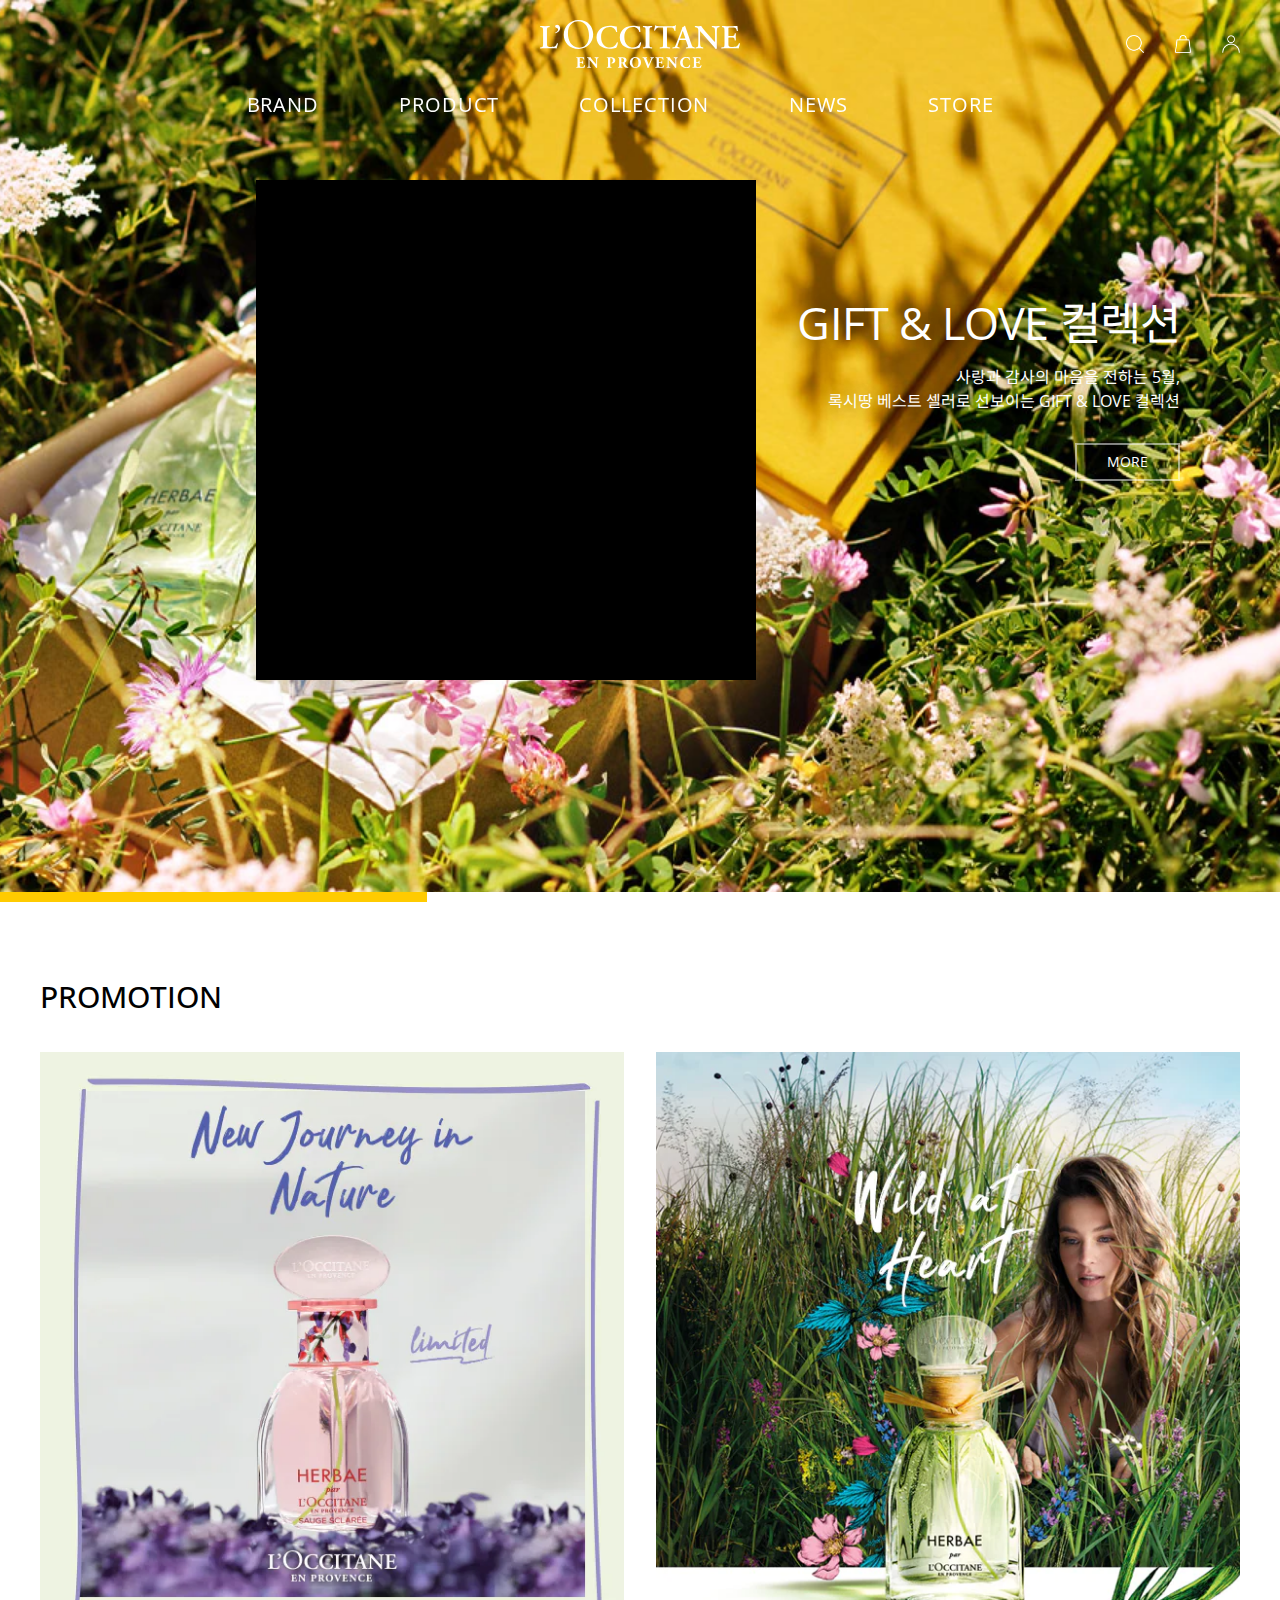
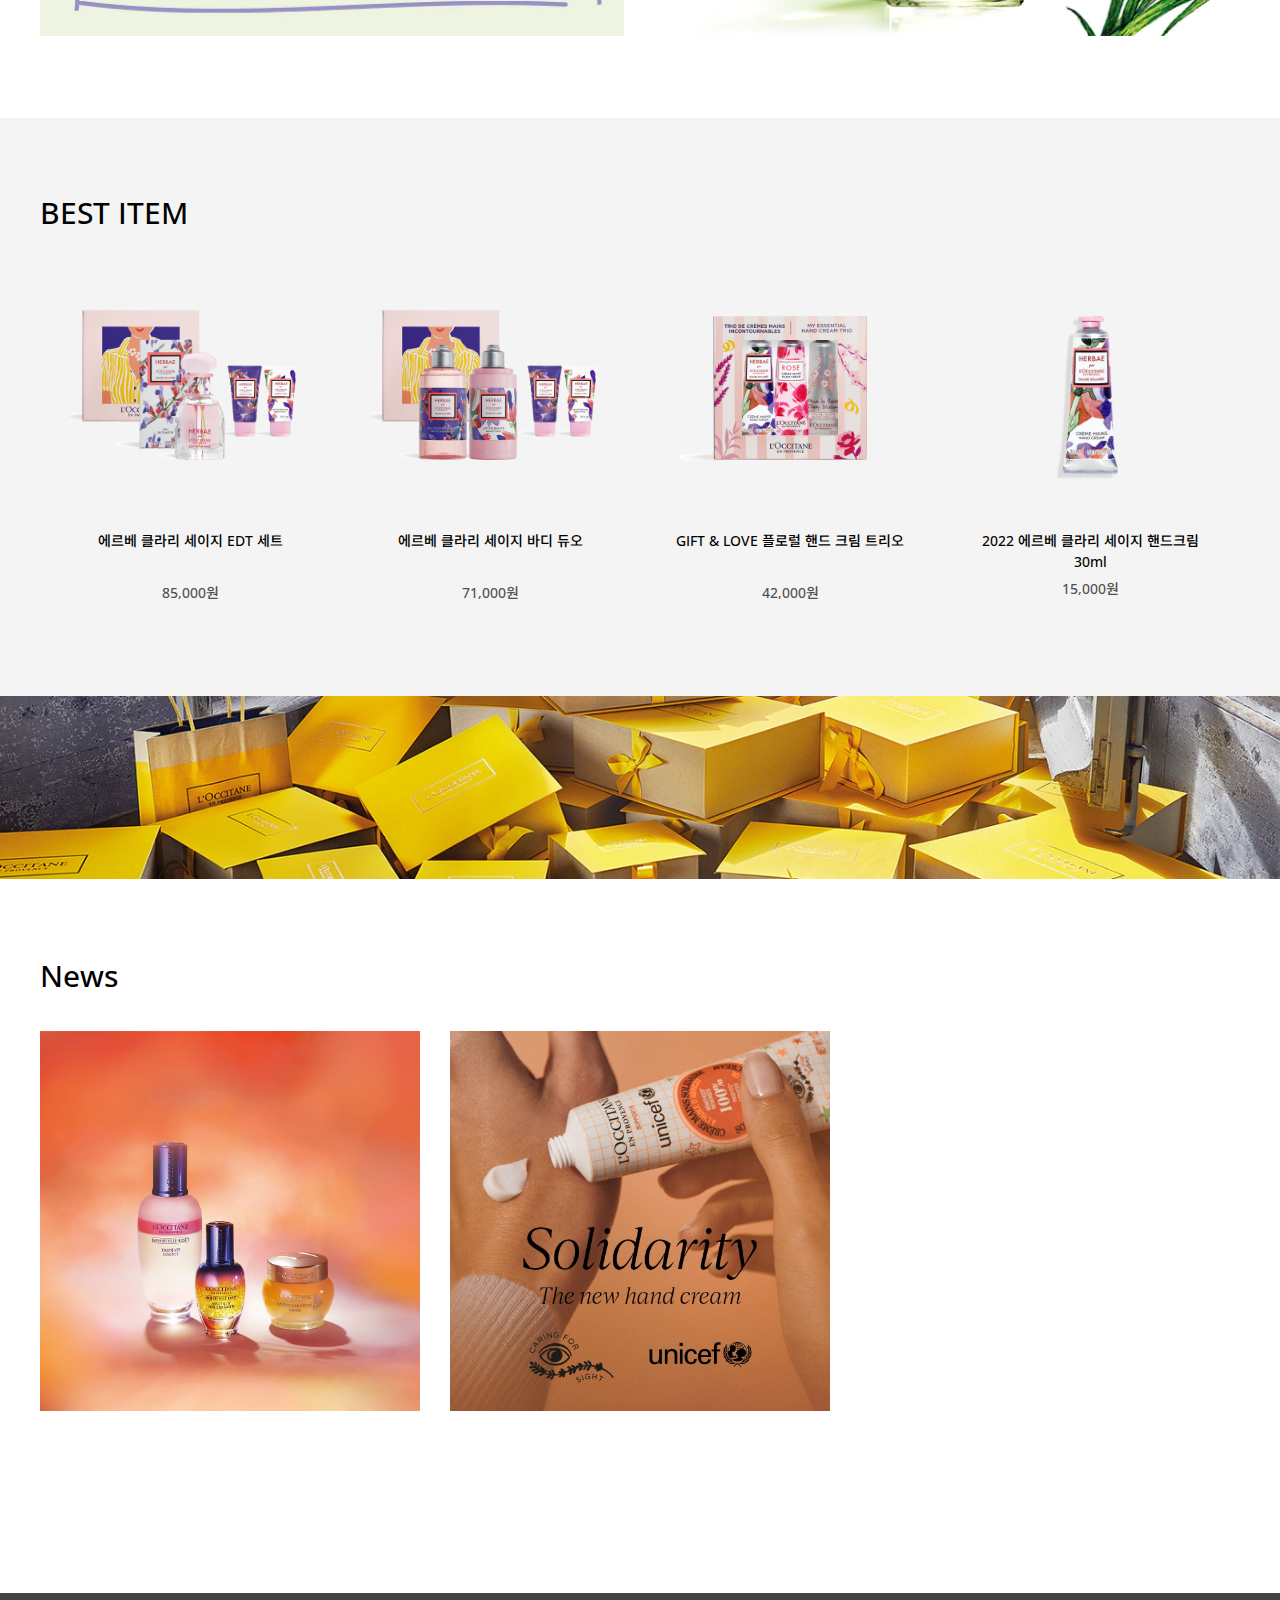
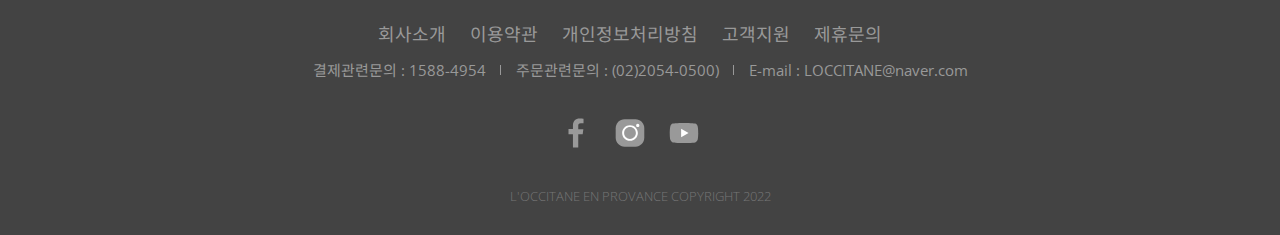
==== Loccitane/index.html @ f66feffd "업로드" ====
<!DOCTYPE html>
<html lang="en">

    <head>
        <meta charset="UTF-8">
        <meta http-equiv="X-UA-Compatible" content="IE=edge">
        <meta name="viewport" content="width=device-width, initial-scale=1.0">
        <link rel="stylesheet" href="./css/common.css">
        <link rel="stylesheet" href="https://unpkg.com/swiper@8/swiper-bundle.min.css"/>
        <link rel="stylesheet" href="./css/style.css">
        <title>Document</title>
    </head>

    <body>
        <header>
            <div class="box"></div>
            <div class="container">
                <div class="header-wrap">
                    <h1 class="logo">
                        <a href="" class="pc-logo">
                            <img src="./img/loccitane-logo.svg" alt="">
                        </a>                    
                    </h1>
    
                    <nav>
                        <a href="" class="search-btn">
                            <img src="./img/magnifying-glass.png" alt="">
                        </a>
                        <a href="" class="shopping-bag-btn">
                            <img src="./img/shopping-bag02.png" alt="">
                        </a>
                        <a href="" class="user-btn"> 
                            <img src="./img/user.png" alt="">
                        </a>
                    </nav>
                    <button class="m-menu-btn">
                        <div></div>
                        <div></div>
                    </button>
                </div>
            </div>
            <ul class="menu">
                <li>
                    <a href="">BRAND</a>
                </li>
                <li>
                    <a href="">PRODUCT</a>
                </li>
                <li>
                    <a href="">COLLECTION</a>
                </li>
                <li>
                    <a href="">NEWS</a>
                </li>
                <li>
                    <a href="">STORE</a>
                </li>
            </ul>
        </header>
        <main>
            <div class="main-banner swiper">
                <div class="swiper-wrapper">
                    <div class="swiper-slide">
                        <img src="./img/loccitane-banner-03.jpg" alt="">
                        <div class="txt-box">
                            <h2>GIFT & LOVE 컬렉션</h2>
                            <p>
                                사랑과 감사의 마음을 전하는 5월,<br>록시땅 베스트 셀러로 선보이는 GIFT & LOVE 컬렉션
                            </p>
                            <a href="" class="more-btn">MORE</a>
                        </div>
                    </div>
                    <div class="swiper-slide">
                        <img src="./img/loccitane-banner-02.jpg" alt="">
                        <div class="txt-box">
                            <h2>LIMITED 에르베 클라리 세이지</h2>
                            <p>
                                A new journey in nature<br>자유, 용감한 도전 그리고 대담한 아름다움
                            </p>
                            <a href="" class="more-btn">MORE</a>
                        </div>

                    </div>
                    <div class="swiper-slide">
                        <img src="./img/loccitane-banner-04.jpg" alt="">
                        <div class="txt-box">
                            <h2>록시땅 스테이 2.0</h2>
                            <p>
                               록시땅의 지난 46년 간의 히스토리를 담은<br>에코 뮤지엄 록시땅 스테이 2.0으로 여러분을 초대합니다.
                            </p>
                            <a href="" class="more-btn">MORE</a>
                        </div>

                    </div>
                </div>
                <div class="swiper-pagination"></div>
            </div>
            <section class="sec01">
                <div class="container">
                    <h2 class="rec-pro-tit">
                        PROMOTION
                    </h2>
                    <ul class="rec-con-group">
                        <li>
                            <a href="">
                                <div class="img-box">
                                    <img src="./img/loccitane-promo-01.jpg" alt="">
                                </div>
                            </a>
                        </li>
                        <li>
                            <a href="">
                                <div class="img-box">
                                    <img src="./img/loccitane-promo-02.jpg" alt="">
                                </div>
                            </a>
                        </li>
                    </ul>
                </div>
            </section>
            <section class="sec02">
                <div class="container">
                    <h2 class="new-pro-tit">
                        BEST ITEM
                    </h2>
                    <ul class="new-con-group">
                        <li>
                            <a href="">
                                <div class="img-box">
                                    <img src="./img/loccitane-item-01.jpg" alt="">
                                </div>
                                <div class="txt-box">
                                    <h3 class="product-name">에르베 클라리 세이지 EDT 세트</h3>
                                    <p class="price">85,000원</p>
                                </div>
                            </a>
                        </li>
                        <li>
                            <a href="">
                                <div class="img-box">
                                    <img src="./img/loccitane-item-02.jpg" alt="">
                                </div>
                                <div class="txt-box">
                                    <h3 class="product-name">에르베 클라리 세이지 바디 듀오</h3>
                                    <p class="price">71,000원</p>
                                </div>
                            </a>
                        </li>
                        <li>
                            <a href="">
                                <div class="img-box">
                                    <img src="./img/loccitane-item-03.jpg" alt="">
                                </div>
                                <div class="txt-box">
                                    <h3 class="product-name">GIFT & LOVE 플로럴 핸드 크림 트리오</h3>
                                    <p class="price">42,000원</p>
                                </div>
                            </a>
                        </li>
                        <li>
                            <a href="">
                                <div class="img-box">
                                    <img src="./img/loccitane-item-04.jpg" alt="">
                                </div>
                                <div class="txt-box">
                                    <h3 class="product-name">2022 에르베 클라리 세이지 핸드크림 30ml</h3>
                                    <p class="price">15,000원</p>
                                </div>
                            </a>
                        </li>
                    </ul>
                </div>
            </section>
            <div class="mid-banner">
                <img src="./img/loccitane-giftbanner.jpg" alt="">
            </div>
            <section class="sec03">
                <div class="container">
                    <h2 class="nxt-pro-tit">
                        News
                    </h2>
                    <div class="con-box">
                        <div class="cont">
                            <ul>
                                <li>
                                    <img src="./img/loccitane-insta-03.jpg" alt="">
                                    <div class="txt-box">
                                        <div>
                                            <h3>LOCCITANE IMMORTELLE 출시</h3>
                                            <a href="" class="more">보러가기</a>
                                        </div>
                                    </div>
                                </li>
                                <li>
                                    <img src="./img/loccitane-insta-02.jpg" alt="">
                                    <div class="txt-box">
                                        <div>
                                            <h3>록시땅과 함께하는 착한소비</h3>
                                            <p>록시땅 재단은 개발 도상국 어린이들의 비타민 a 결핍으로 인한 실명을 막기 위해 2017년부터 유니세프와 파트너쉽을 맺어 솔리데리티 제품을
                                                출시하고 있습니다.</p>
                                            <a href="" class="more">보러가기</a>
                                        </div>
                                    </div>
                                </li>
                                <li>
                                    <div class="video_wrap">
                                        <iframe
                                            width="calc(100% / 3 - 20px);"
                                            src="https://www.youtube.com/embed/vF-0-E_ea_M?list=PL4XgqCOUKXeD4hotWdFzgLlxsZA4SJ2aK"
                                            title="YouTube video player"
                                            frameborder="0"
                                            allow="accelerometer; autoplay; clipboard-write; encrypted-media; gyroscope; picture-in-picture"
                                            allowfullscreen="allowfullscreen"></iframe>
                                    </div>
                                </li>
                            </ul>
                        </div>
                    </div>
                </div>
            </section>
        </main>
        <footer>
            <div class="container">
                <div class="txt-box">
                    <div class="link-group">
                        <a href="">회사소개</a>
                        <a href="">이용약관</a>
                        <a href="">개인정보처리방침</a>
                        <a href="">고객지원</a>
                        <a href="">제휴문의</a>
                    </div>
                    <div class="info-group">
                        <p>결제관련문의 : 1588-4954</p>
                        <p>주문관련문의 : (02)2054-0500)</p>
                        <p>E-mail : LOCCITANE@naver.com</p>
                    </div>
                    <div class="sns-group">
                        <a href="">
                            <img src="./img/facebook-logo.svg" alt="">
                        </a>
                        <a href="">
                            <img src="./img/insta-logo.svg" alt="">
                        </a>
                        <a href="">
                            <img src="./img/youtube-logo.svg" alt="">
                        </a>
                    </div>
                    <p class="copyright">L'OCCITANE EN PROVANCE COPYRIGHT 2022</p>
                </div>
            </div>
        </footer>

        <!-- 팝업 -->
        <div class="mobile pop-wrap m-menu-pop-wrap">
            <div class="pop-head">
                <div class="img-box">
                    <img class="close-btn" src="./img/icon/icon-close.svg" alt="">
                </div>
            </div>
            <div class="pop-body">
                <a href="">BRAND</a>
                <a href="">PRODUCT</a>
                <a href="">COLLECTION</a>
                <a href="">NEWS</a>
                <a href="">STORE</a>
             </div>
             <div class="sns-group">
                 <a href="">
                     <img src="./img/icon-gnb-share-01.png" alt="">
                 </a>
                 <a href="">
                    <img src="./img/icon-gnb-share-02.png" alt="">
                </a>
                <a href="">
                    <img src="" alt="">
                </a>
             </div>
        </div>
        <script src="https://ajax.googleapis.com/ajax/libs/jquery/3.6.0/jquery.min.js"></script>
        <script src="https://unpkg.com/swiper@8/swiper-bundle.min.js"></script>
        <script src="./js/script.js"></script>

    </body>

</html>
---- Loccitane/css/common.css ----
@import url('https://fonts.googleapis.com/css2?family=Noto+Sans+KR:wght@100; 300; 400; 500; 700; 900&display=swap');@import url('https://fonts.googleapis.com/css2?family=Open+Sans:ital,wght@0,300; 0,400; 0,500; 0,600; 0,700; 0,800; 1,300; 1,400; 1,500; 1,600; 1,700; 1,800&display=swap');@import url('https://fonts.googleapis.com/css2?family=Noto+Serif+KR:wght@200; 300; 400; 500; 600; 700; 900&display=swap');
/*===========================================================================
    CSS 초기화
============================================================================*/
html,body,div,span,applet,object,iframe,h1,h2,h3,h4,h5,h6,p,blockquote,pre,a,abbr,acronym,address,big,cite,code,del,dfn,em,img,ins,kbd,q,s,samp,
small,strike,strong,sub,sup,tt,var,b,u,i,center,dl,dt,dd,ol,ul,li,fieldset,form,label,legend,table,caption,tbody,tfoot,thead,tr,th,td,article,
aside,canvas,details,embed,figure,figcaption,footer,header,hgroup,menu,
nav,output,ruby,section,summary,time,mark,audio,video { margin: 0; padding: 0; border: 0; font-size: 100%; font: inherit; vertical-align: baseline; box-sizing: border-box; font-family: 'Open Sans','Noto Sans KR','Noto Serif KR'; /* 영어폰트는 한글폰트 없음 */

 /* 박스 안으로 패딩 마진 값 적용 */}
/* HTML5 display-role reset for older browsers */
article,aside,details,figcaption,figure,footer,header,hgroup,menu,
nav,section { display: block; } 
body { line-height: 1; } 
ol,ul { list-style: none; } 
blockquote,q { quotes: none; } 
blockquote:before,blockquote:after,q:before,q:after { content: ""; content: none; } 
table { border-collapse: collapse; border-spacing: 0; } 
input:focus { outline: none; } 
a { color: inherit; text-decoration: none; display: inline-block; } 
img { width: 100%; object-fit: cover; } 
.container { width: 1240px; height: 100%; margin: 0 auto; padding: 0 20px; } 
button { background: none; border: none; } 


/*===========================================================================
    헤더
============================================================================*/
.m-menu-pop-wrap { display: none; } 
header { padding: 10px 0;  width: 100%; position: fixed; top: 0; z-index: 100;  transition:0.4s;} 
header.active {background-color: #ffcb00;}
header .container .header-wrap { display: flex; justify-content: right; align-items: center;  }
header .logo { width: 200px; position: absolute; left: 50%; transform: translateX(-50%); } 
header .all-promo { margin-left: 40px; font-size: 18px; color: #191919; } 
header nav { display: flex; align-items: center; }
header nav a { width: 18px; padding: 25px 0;  margin-left: 30px; font-size: 16px; color: #37250f; font-weight: 400; } 
header .menu { display: flex; justify-content: center;  width: 100%; }
header .menu li {  margin-right: 40px;  padding: 15px 20px; font-size: 20px; letter-spacing: .9px; color: #fff; }
header .m-menu-btn { display: none; } 
header .m-menu-btn div { width: 25px; height: 2px; background: #fff; margin-bottom: 7px; border-radius: 3px; } 
header .m-menu-btn div:last-child { margin-bottom: 0; }
header .box {visibility: visible; z-index: 2000; position: fixed; top:20%; left:20%; width: 500px; height: 500px; background-color: #000; transition:0.4s;  animation: show 1s;}
header .box.hide {visibility: hidden; animation: hide 1s; }

@keyframes show {
  from {
    opacity: 0;
  }
  to {
    opacity: 1;
  }
}

@keyframes hide {
  from {
    opacity: 1;
  }
  to {
    opacity: 0;
  }
}


/*===========================================================================
    푸터
============================================================================*/
footer { position: relative; bottom: 0; padding: 32px 0; background: #434343; } 
footer .container { display: flex; justify-content: center; } 
footer .link-group { margin-bottom: 20px; text-align: center; } 
footer .link-group a { color: #999; font-size: 18px; padding-right: 20px; } 
footer .info-group { display: flex; justify-content: center; margin: 20px 0 13px; } 
footer .info-group p { position: relative; font-size: 15px; color: #999999; margin-right: 30px; } 
footer .info-group p::after { content: ''; position: absolute; top: 50%; transform: translateY(-50%); right: -15px; width: 1px; height: 10px; background: #999; } 
footer .info-group p:last-child { font-size: 15px; color: #999999; margin-right: 0; } 
footer .info-group p:last-child::after { display: none; } 
footer .copyright { text-align: center; font-size: 13px; font-weight: 300; color: #767676; } 
footer .sns-group { width: 100%; margin: 40px 0 40px; text-align: center; } 
footer .sns-group a { width: 30px; margin-right: 20px; } 

/*===========================================================================
    반응형
============================================================================*/
@media (max-width: 1240px){
  .container { width: 100%; } 
}
@media (max-width: 768px) { 
  header { padding: 0; }
  header .menu { display: none; }
  header .logo { width: 150px; }
  header .shopping-bag-btn, header .user-btn { display: none; } 
  header .search-btn { width: 20px; }
  header .m-menu-btn { display: block; margin-left: 15px; } 
}
---- Loccitane/css/style.css ----
/*===========================================================================
 메인페이지
============================================================================*/
main { position: relative; top: 0; } 
main .main-banner img { width: 100vw; height: 100vh; } 
main .main-banner .swiper-slide { position: relative; } 
main .main-banner .txt-box { position: absolute; right: 100px; top: 300px; z-index: 100; text-align: right; } 
main .main-banner .txt-box h2 { color: #fff; font-size: 45px; letter-spacing: -.9px; text-shadow: 0 2px 20px rgb(0 0 0 / 50%); } 
main .main-banner .txt-box p { margin-top: 20px; color: #fff; font-size: 16px; font-weight: 400; line-height: 1.5; text-shadow: 0 2px 20px rgb(0 0 0 / 40%); } 
main .main-banner .swiper-pagination-progressbar .swiper-pagination-progressbar-fill { background: #FFCB00; } 
main .main-banner .swiper-pagination-progressbar { background: #fff; top: initial; bottom: 0; height: 10px; } 
main .main-banner .more-btn { margin-top: 30px; padding: 10px 30px; font-size: 14px; color: #fff; border: 2px solid hsla(0,0%,100%,.5); } 
main .main-banner .more-btn:hover { background: #fff; color: #000; } 

main .sec01 { padding: 80px 0; } 
main .sec01 .rec-pro-tit { font-size: 30px; margin-bottom: 40px; font-weight: 500; } 
main .sec01 .rec-con-group { display: flex; flex-wrap: wrap; justify-content: space-between; } 
main .sec01 .rec-con-group li { width: calc(50% - 16px); } 

main .sec02 { padding: 80px 0; background: #f4f4f4; } 
main .sec02 .new-pro-tit { font-size: 30px; margin-bottom: 40px; font-weight: 500; } 
main .sec02 .new-con-group { display: flex; flex-wrap: wrap; justify-content: space-between; } 
main .sec02 .new-con-group li { margin-bottom: 16px; padding: 0 30px; width: calc(100% / 4); text-align: center; word-break: keep-all; } 
main .sec02 .new-con-group li img { width: 100%; } 
main .sec02 .new-con-group .txt-box { margin-top: 20px; } 
main .sec02 .new-con-group .product-name { font-size: 14px; font-weight: 500; line-height: 1.5; } 
main .sec02 .new-con-group .price { font-size: 14px; margin-top: 35px; color: #505050; font-weight: 500; } 
main .sec02 .new-con-group li:last-child .price { margin-top: 10px; } 

main .sec03 { padding: 80px 0; margin-bottom: 100px; } 
main .sec03 .nxt-pro-tit { font-size: 30px; font-weight: 500; margin-bottom: 40px; } 
main .sec03 .con-box ul { display: flex; justify-content: space-between; } 
main .sec03 .con-box li { width: calc(100% / 3 - 20px); overflow: hidden; position: relative; } 
main .sec03 .con-box li .txt-box { opacity: 0; background: #eee; position: absolute; top: 0; left: 0; width: 100%; height: 100%; text-align: center; display: flex; flex-direction: column; justify-content: center; transition: 0.3s ease-in-out; } 
main .sec03 .con-box li:hover .txt-box { opacity: 1; z-index: 500; } 
main .sec03 .con-box li h3 { color: #000; font-size: 16px; font-weight: 700; } 
main .sec03 .con-box li p { padding: 20px 30px; font-size: 13px; font-weight: 300; line-height: 1.25; } 
main .sec03 .con-box li .more { margin-top: 20px; color: #000; font-size: 14px; border: 1px solid rgba(0,0,0,.2); padding: 10px 20px; } 
main .sec03 .con-box li img { transition: 0.3s ease-in-out; } 
main .sec03 .con-box li:hover img { transform: scale(1.2); } 
.video_wrap { position: relative; width: 100%; height: 0; padding-bottom: 100%; } 
.video_wrap iframe { position: absolute; width: 100%; height: 100%; } 

/* main .sec03 .txt-box { width: 668px; background: rgba(122, 122, 122, 0.4); text-align: center; margin: 0 auto; color: #fff; padding: 120px 64px; } */
/* main .sec03 .txt-box .tit { font-size: 23px; margin-bottom: 6px; margin-bottom: 6px; } */
/* main .sec03 .txt-box p { font-size: 20px; line-height: 1.5; } */

/*===========================================================================
 반응형
============================================================================*/
@media (max-width: 768px) { 
    main { text-align: center; } 
    main .main-banner .txt-box { width: 100%; text-align: center; top: initial; right: initial; left: 50%; transform: translateX(-50%); bottom: 100px; } 
    main .main-banner .txt-box h2 { font-size: 34px; } 
    main .main-banner .txt-box p { margin-top: 10px; font-size: 14px; } 
    main .main-banner .more-btn { margin-top: 20px; font-size: 12px; padding: 10px 30px; } 
    main .sec01 { padding-top: 60px; } 
    main .sec01 .rec-con-group li { width: 100%; } 
    main .sec01 .rec-con-group li:nth-child(2) { margin-top: 30px; } 
    main .sec02 { padding-top: 60px; } 
    main .sec02 .new-con-group li { width: calc(100% / 2); } 
    main .sec03 { padding-top: 60px; } 
    main .sec03 .con-box ul { flex-direction: column; } 
    main .sec03 .con-box li { width: 100%; margin-top: 30px; } 
    main .sec03 .con-box li:first-child { margin-top: 0; } 
    main .sec03 .txt-box { width: 100%; } 
    .pop-wrap { display: none; position: fixed; z-index: 1000; top: 0; left: 0; width: 100vw; height: 100vh; padding: 0 20px; background: #fff; } 
    .pop-wrap .pop-head { display: flex; justify-content: right; padding-top: 20px; } 
    .pop-wrap .pop-head .img-box { width: 30px; } 
    .pop-wrap.show { display: block; } 
    .pop-wrap .pop-body { display: flex; flex-direction: column; padding-top: 32px; }
    .pop-wrap .pop-body a { font-size: 22px; color: #333; line-height: 42px; letter-spacing: -.7px; font-weight: 500; } 
    .pop-wrap .sns-group { position: absolute; left: 0; bottom: 0; border-top: 1px solid #dbdbdb;  width: 100%;}
    .pop-wrap .sns-group a { width: 38px; height: 38px; }
}

@media (max-width: 480px) { 
    main .sec02 .new-con-group li { width: calc(100%); } 
}
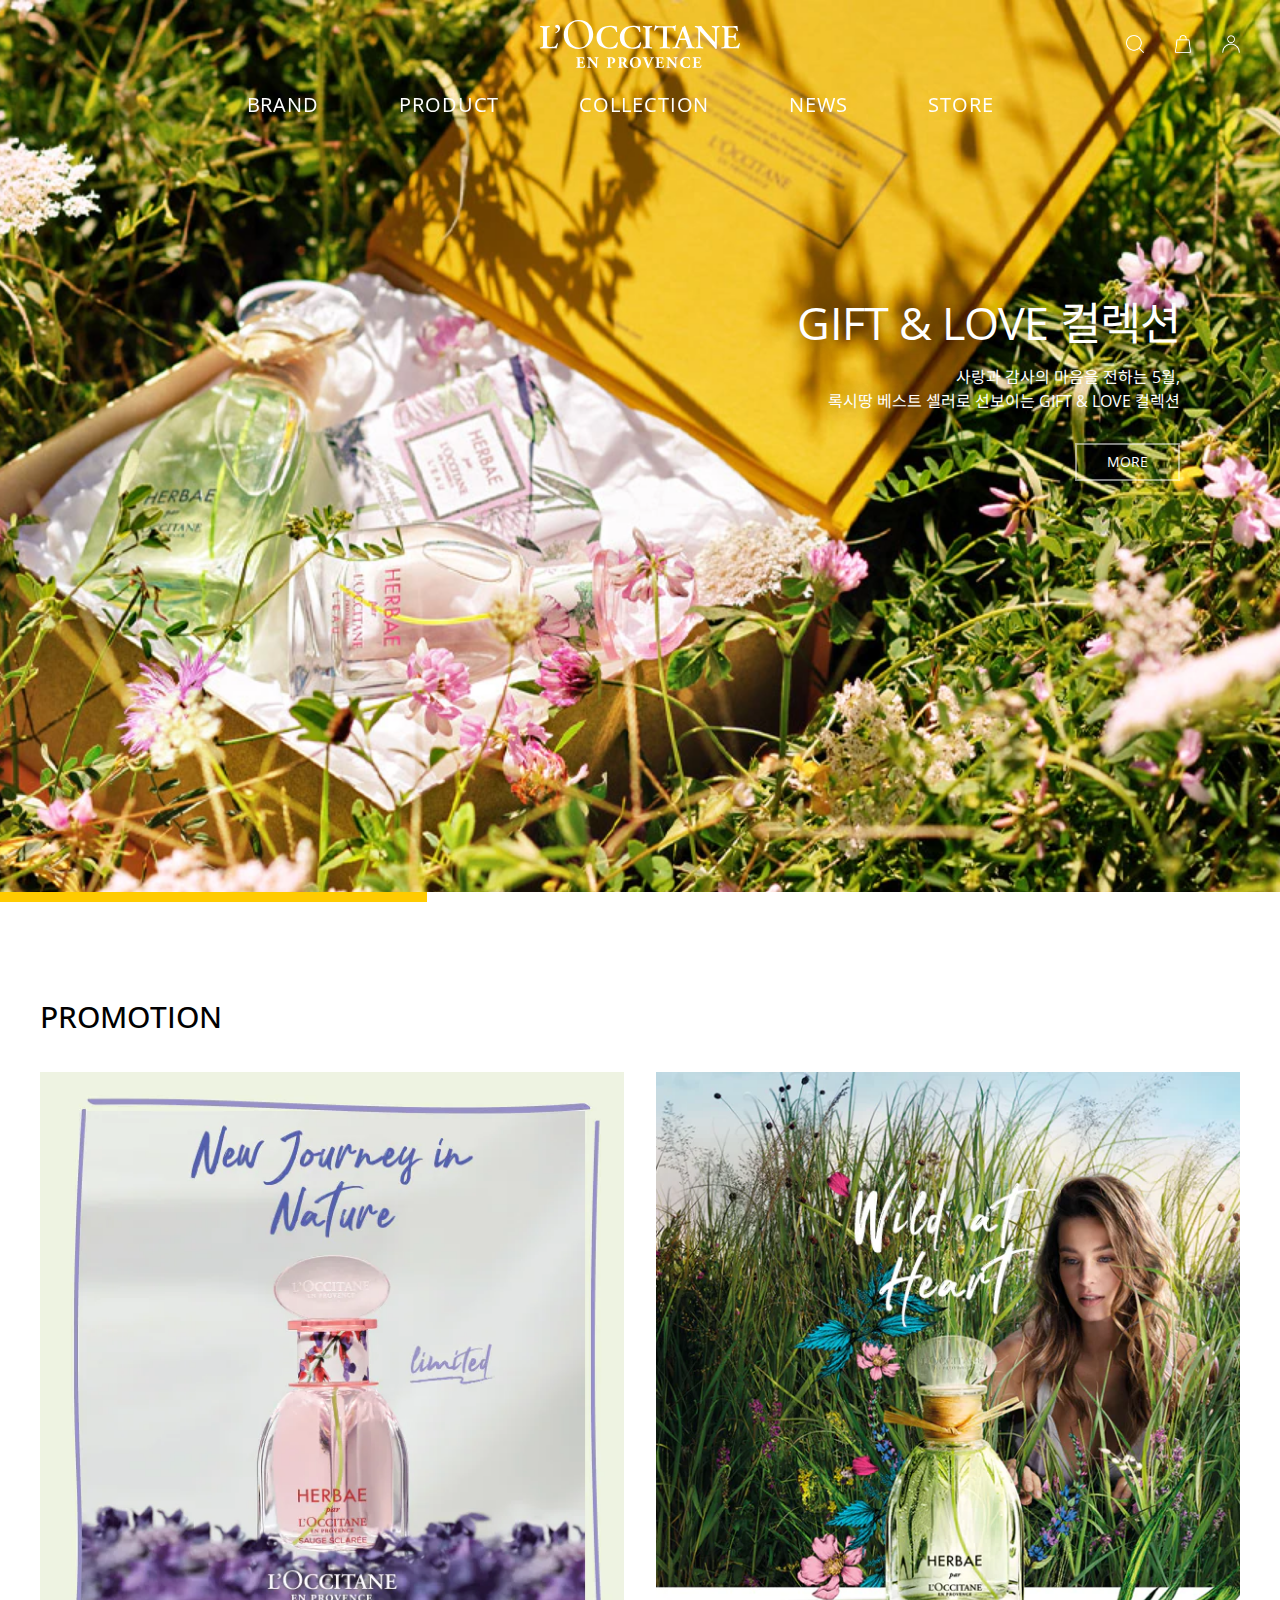
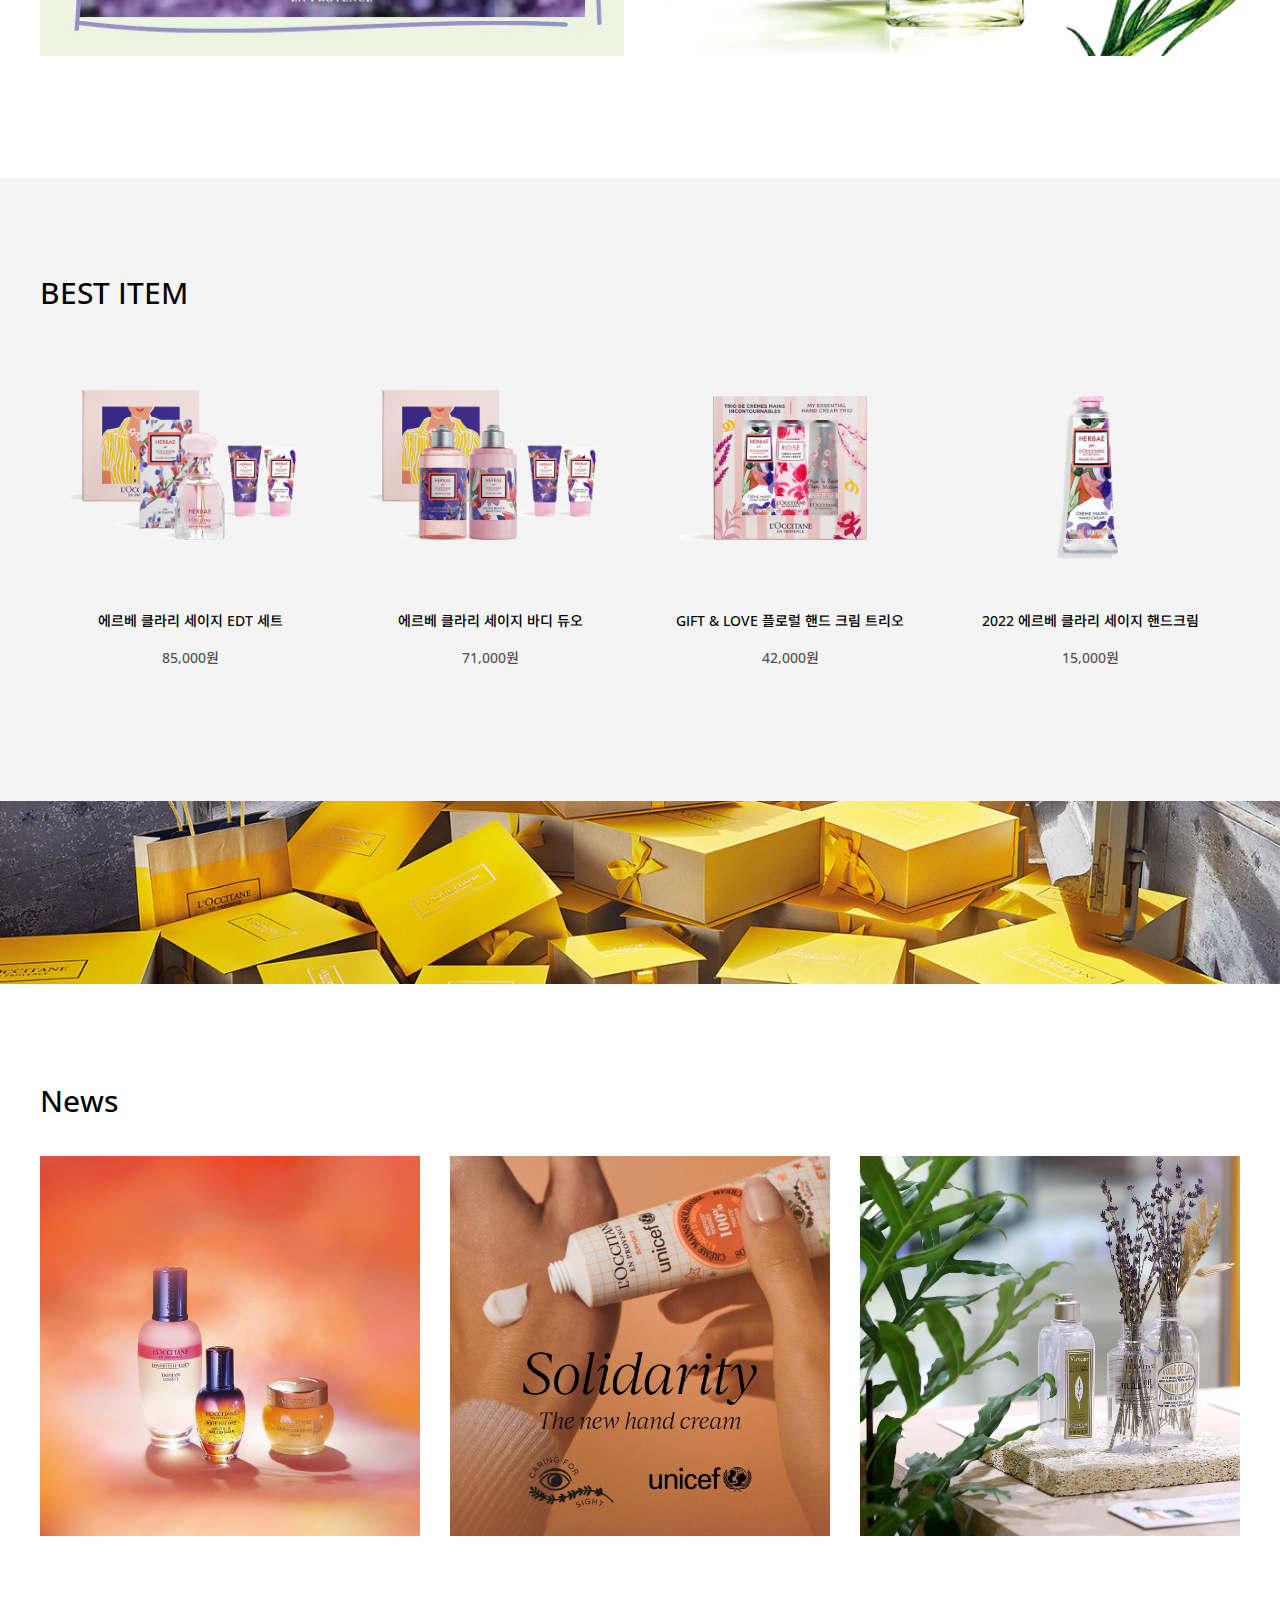
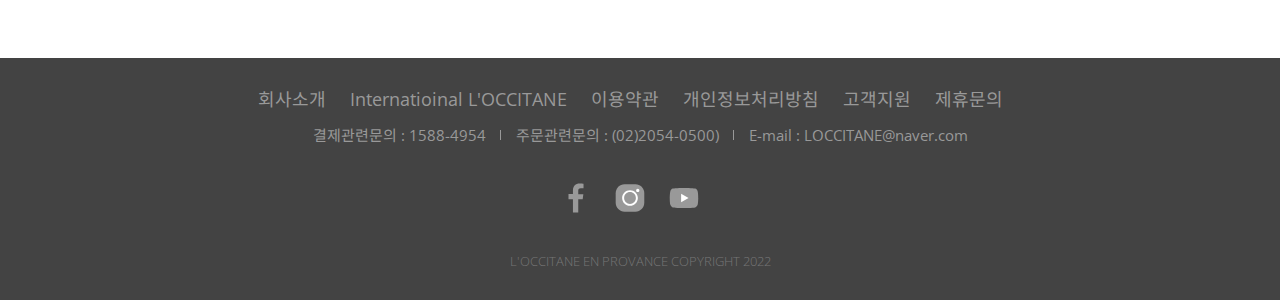
==== commit a1bbecfb: "록시땅팝업수정" ====
--- a/Loccitane/index.html
+++ b/Loccitane/index.html
@@ -163,7 +163,7 @@
                                     <img src="./img/loccitane-item-04.jpg" alt="">
                                 </div>
                                 <div class="txt-box">
-                                    <h3 class="product-name">2022 에르베 클라리 세이지 핸드크림 30ml</h3>
+                                    <h3 class="product-name">2022 에르베 클라리 세이지 핸드크림</h3>
                                     <p class="price">15,000원</p>
                                 </div>
                             </a>
@@ -189,7 +189,7 @@
                                             <h3>LOCCITANE IMMORTELLE 출시</h3>
                                             <a href="" class="more">보러가기</a>
                                         </div>
-                                    </div>
+                                    </div>    
                                 </li>
                                 <li>
                                     <img src="./img/loccitane-insta-02.jpg" alt="">
@@ -203,15 +203,17 @@
                                     </div>
                                 </li>
                                 <li>
-                                    <div class="video_wrap">
-                                        <iframe
-                                            width="calc(100% / 3 - 20px);"
-                                            src="https://www.youtube.com/embed/vF-0-E_ea_M?list=PL4XgqCOUKXeD4hotWdFzgLlxsZA4SJ2aK"
-                                            title="YouTube video player"
-                                            frameborder="0"
-                                            allow="accelerometer; autoplay; clipboard-write; encrypted-media; gyroscope; picture-in-picture"
-                                            allowfullscreen="allowfullscreen"></iframe>
-                                    </div>
+                                    <a href="">
+                                        <img src="./img/loccitane-insta-05.jpg" alt="">
+                                    </a>
+                                    <div class="txt-box">
+                                        <div>
+                                            <h3>록시땅의 친환경 코엑스 매장</h3>
+                                            <p>리필파운틴 에서 100% 재활용된 알루미늄 공병과 함께<br> 플라스틱 사용 줄이기에 동참해보세요!</p>
+                                            <p class="second">지금 록시땅 코엑스 매장 방문하고<br>함께 지구지킴이가 되어보아요</p>
+                                            <a href="" class="more">보러가기</a>
+                                        </div>
+                                    </div>                            
                                 </li>
                             </ul>
                         </div>
@@ -224,6 +226,7 @@
                 <div class="txt-box">
                     <div class="link-group">
                         <a href="">회사소개</a>
+                        <a href="">Internatioinal L'OCCITANE</a>
                         <a href="">이용약관</a>
                         <a href="">개인정보처리방침</a>
                         <a href="">고객지원</a>
@@ -253,9 +256,12 @@
         <!-- 팝업 -->
         <div class="mobile pop-wrap m-menu-pop-wrap">
             <div class="pop-head">
-                <div class="img-box">
+                <button>
+                    <img src="./img/icon/icon-m-search.svg" class="mob-search-btn" alt="">
+                </button>
+                <button>
                     <img class="close-btn" src="./img/icon/icon-close.svg" alt="">
-                </div>
+                </button>
             </div>
             <div class="pop-body">
                 <a href="">BRAND</a>
@@ -272,7 +278,7 @@
                     <img src="./img/icon-gnb-share-02.png" alt="">
                 </a>
                 <a href="">
-                    <img src="" alt="">
+                    <img src="./img/facebook-logo.png" alt="">
                 </a>
              </div>
         </div>
--- a/Loccitane/css/common.css
+++ b/Loccitane/css/common.css
@@ -1,5 +1,9 @@
 
-@import url('https://fonts.googleapis.com/css2?family=Noto+Sans+KR:wght@100; 300; 400; 500; 700; 900&display=swap');@import url('https://fonts.googleapis.com/css2?family=Open+Sans:ital,wght@0,300; 0,400; 0,500; 0,600; 0,700; 0,800; 1,300; 1,400; 1,500; 1,600; 1,700; 1,800&display=swap');@import url('https://fonts.googleapis.com/css2?family=Noto+Serif+KR:wght@200; 300; 400; 500; 600; 700; 900&display=swap');
+@import url('https://fonts.googleapis.com/css2?family=Noto+Sans+KR:wght@100; 300; 400; 500; 700; 900&display=swap');
+@import url('https://fonts.googleapis.com/css2?family=Open+Sans:ital,wght@0,300; 0,400; 0,500; 0,600; 0,700; 0,800; 1,300; 1,400; 1,500; 1,600; 1,700; 1,800&display=swap');@import url('https://fonts.googleapis.com/css2?family=Noto+Serif+KR:wght@200; 300; 400; 500; 600; 700; 900&display=swap');
+@import url('https://fonts.googleapis.com/css2?family=Open+Sans:ital,wght@0,300; 0,400; 0,500; 0,600; 0,700; 0,800; 1,300; 1,400; 1,500; 1,600; 1,700; 1,800&display=swap');@import url('https://fonts.googleapis.com/css2?family=Noto+Serif+KR:wght@200; 300; 400; 500; 600; 700; 900&display=swap');
+
+
 /*===========================================================================
     CSS 초기화
 ============================================================================*/
@@ -21,8 +25,8 @@
 a { color: inherit; text-decoration: none; display: inline-block; } 
 img { width: 100%; object-fit: cover; } 
 .container { width: 1240px; height: 100%; margin: 0 auto; padding: 0 20px; } 
-button { background: none; border: none; } 
-
+button { background: none; border: none; padding: 0; } 
+p { word-break: keep-all; }
 
 /*===========================================================================
     헤더
@@ -40,26 +44,6 @@
 header .m-menu-btn { display: none; } 
 header .m-menu-btn div { width: 25px; height: 2px; background: #fff; margin-bottom: 7px; border-radius: 3px; } 
 header .m-menu-btn div:last-child { margin-bottom: 0; }
-header .box {visibility: visible; z-index: 2000; position: fixed; top:20%; left:20%; width: 500px; height: 500px; background-color: #000; transition:0.4s;  animation: show 1s;}
-header .box.hide {visibility: hidden; animation: hide 1s; }
-
-@keyframes show {
-  from {
-    opacity: 0;
-  }
-  to {
-    opacity: 1;
-  }
-}
-
-@keyframes hide {
-  from {
-    opacity: 1;
-  }
-  to {
-    opacity: 0;
-  }
-}
 
 
 /*===========================================================================
@@ -85,12 +69,19 @@
   .container { width: 100%; } 
 }
 @media (max-width: 768px) { 
+  /* 헤더 */
   header { padding: 0; }
   header .menu { display: none; }
   header .logo { width: 150px; }
   header .shopping-bag-btn, header .user-btn { display: none; } 
   header .search-btn { width: 20px; }
   header .m-menu-btn { display: block; margin-left: 15px; } 
+
+  /* 푸터 */
+  footer .link-group a { font-size: 13px; } 
+  footer .info-group { display: flex; flex-direction: column; }
+  footer .info-group p { display: block; margin-top: 10px; font-size: 13px; }
+  footer .info-group p::after { display: none; }
 }
 
 
--- a/Loccitane/css/style.css
+++ b/Loccitane/css/style.css
@@ -1,6 +1,10 @@
 /*===========================================================================
  메인페이지
 ============================================================================*/
+/* 공통 */
+section { padding-top: 100px; padding-bottom: 120px; }
+
+.show { display: none; }
 main { position: relative; top: 0; } 
 main .main-banner img { width: 100vw; height: 100vh; } 
 main .main-banner .swiper-slide { position: relative; } 
@@ -9,57 +13,53 @@
 main .main-banner .txt-box p { margin-top: 20px; color: #fff; font-size: 16px; font-weight: 400; line-height: 1.5; text-shadow: 0 2px 20px rgb(0 0 0 / 40%); } 
 main .main-banner .swiper-pagination-progressbar .swiper-pagination-progressbar-fill { background: #FFCB00; } 
 main .main-banner .swiper-pagination-progressbar { background: #fff; top: initial; bottom: 0; height: 10px; } 
-main .main-banner .more-btn { margin-top: 30px; padding: 10px 30px; font-size: 14px; color: #fff; border: 2px solid hsla(0,0%,100%,.5); } 
+main .main-banner .more-btn { margin-top: 30px; padding: 10px 30px; font-size: 14px; color: #fff; border: 2px solid hsla(0,0%,100%,.5); transition: .3s ease-in-out; } 
 main .main-banner .more-btn:hover { background: #fff; color: #000; } 
 
-main .sec01 { padding: 80px 0; } 
 main .sec01 .rec-pro-tit { font-size: 30px; margin-bottom: 40px; font-weight: 500; } 
 main .sec01 .rec-con-group { display: flex; flex-wrap: wrap; justify-content: space-between; } 
 main .sec01 .rec-con-group li { width: calc(50% - 16px); } 
 
-main .sec02 { padding: 80px 0; background: #f4f4f4; } 
+main .sec02 {  background: #f4f4f4; } 
 main .sec02 .new-pro-tit { font-size: 30px; margin-bottom: 40px; font-weight: 500; } 
 main .sec02 .new-con-group { display: flex; flex-wrap: wrap; justify-content: space-between; } 
 main .sec02 .new-con-group li { margin-bottom: 16px; padding: 0 30px; width: calc(100% / 4); text-align: center; word-break: keep-all; } 
 main .sec02 .new-con-group li img { width: 100%; } 
 main .sec02 .new-con-group .txt-box { margin-top: 20px; } 
 main .sec02 .new-con-group .product-name { font-size: 14px; font-weight: 500; line-height: 1.5; } 
-main .sec02 .new-con-group .price { font-size: 14px; margin-top: 35px; color: #505050; font-weight: 500; } 
-main .sec02 .new-con-group li:last-child .price { margin-top: 10px; } 
+main .sec02 .new-con-group .price { font-size: 14px; margin-top: 20px; color: #505050; font-weight: 500; } 
 
-main .sec03 { padding: 80px 0; margin-bottom: 100px; } 
 main .sec03 .nxt-pro-tit { font-size: 30px; font-weight: 500; margin-bottom: 40px; } 
 main .sec03 .con-box ul { display: flex; justify-content: space-between; } 
 main .sec03 .con-box li { width: calc(100% / 3 - 20px); overflow: hidden; position: relative; } 
-main .sec03 .con-box li .txt-box { opacity: 0; background: #eee; position: absolute; top: 0; left: 0; width: 100%; height: 100%; text-align: center; display: flex; flex-direction: column; justify-content: center; transition: 0.3s ease-in-out; } 
-main .sec03 .con-box li:hover .txt-box { opacity: 1; z-index: 500; } 
+main .sec03 .con-box li .txt-box { opacity: 0;  position: absolute; top: 0; left: 0; width: 100%; height: 100%; text-align: center; display: flex; flex-direction: column; justify-content: center; transition: 0.3s ease-in-out; } 
+main .sec03 .con-box li:hover .txt-box { opacity: 1; z-index: 30; width: 100%; height: 100%; background: rgba(250, 250, 250, 0.7);  }
 main .sec03 .con-box li h3 { color: #000; font-size: 16px; font-weight: 700; } 
-main .sec03 .con-box li p { padding: 20px 30px; font-size: 13px; font-weight: 300; line-height: 1.25; } 
+main .sec03 .con-box li p { padding: 20px 30px; font-size: 13px; font-weight: 300; line-height: 1.4; } 
 main .sec03 .con-box li .more { margin-top: 20px; color: #000; font-size: 14px; border: 1px solid rgba(0,0,0,.2); padding: 10px 20px; } 
-main .sec03 .con-box li img { transition: 0.3s ease-in-out; } 
+main .sec03 .con-box li img { transition: 0.2s ease-in-out; } 
 main .sec03 .con-box li:hover img { transform: scale(1.2); } 
-.video_wrap { position: relative; width: 100%; height: 0; padding-bottom: 100%; } 
-.video_wrap iframe { position: absolute; width: 100%; height: 100%; } 
+main .sec03 .con-box li a { transition: .3s ease-in-out; }
+main .sec03 .con-box li a:hover { background: #000; color: #fff; }
+main .sec03 .con-box li:last-child p { padding-bottom: 0px; }
+main .sec03 .con-box li:last-child .second { padding-top: 10px; padding-bottom: 20px; }
 
-/* main .sec03 .txt-box { width: 668px; background: rgba(122, 122, 122, 0.4); text-align: center; margin: 0 auto; color: #fff; padding: 120px 64px; } */
-/* main .sec03 .txt-box .tit { font-size: 23px; margin-bottom: 6px; margin-bottom: 6px; } */
-/* main .sec03 .txt-box p { font-size: 20px; line-height: 1.5; } */
 
 /*===========================================================================
  반응형
 ============================================================================*/
 @media (max-width: 768px) { 
     main { text-align: center; } 
+    main section { padding: 60px 0 100px; }
     main .main-banner .txt-box { width: 100%; text-align: center; top: initial; right: initial; left: 50%; transform: translateX(-50%); bottom: 100px; } 
     main .main-banner .txt-box h2 { font-size: 34px; } 
     main .main-banner .txt-box p { margin-top: 10px; font-size: 14px; } 
     main .main-banner .more-btn { margin-top: 20px; font-size: 12px; padding: 10px 30px; } 
-    main .sec01 { padding-top: 60px; } 
     main .sec01 .rec-con-group li { width: 100%; } 
     main .sec01 .rec-con-group li:nth-child(2) { margin-top: 30px; } 
-    main .sec02 { padding-top: 60px; } 
     main .sec02 .new-con-group li { width: calc(100% / 2); } 
-    main .sec03 { padding-top: 60px; } 
+    main .mid-banner { height: 100px; }
+    main .mid-banner img { height: 100px; }
     main .sec03 .con-box ul { flex-direction: column; } 
     main .sec03 .con-box li { width: 100%; margin-top: 30px; } 
     main .sec03 .con-box li:first-child { margin-top: 0; } 
@@ -67,13 +67,18 @@
     .pop-wrap { display: none; position: fixed; z-index: 1000; top: 0; left: 0; width: 100vw; height: 100vh; padding: 0 20px; background: #fff; } 
     .pop-wrap .pop-head { display: flex; justify-content: right; padding-top: 20px; } 
     .pop-wrap .pop-head .img-box { width: 30px; } 
-    .pop-wrap.show { display: block; } 
+    .pop-wrap.show { display: block; }
+    .pop-wrap .pop-head { display: flex; }
+    .pop-wrap .pop-head button { width: 30px; height: 30px; margin-left: 5px;  }
     .pop-wrap .pop-body { display: flex; flex-direction: column; padding-top: 32px; }
     .pop-wrap .pop-body a { font-size: 22px; color: #333; line-height: 42px; letter-spacing: -.7px; font-weight: 500; } 
-    .pop-wrap .sns-group { position: absolute; left: 0; bottom: 0; border-top: 1px solid #dbdbdb;  width: 100%;}
-    .pop-wrap .sns-group a { width: 38px; height: 38px; }
+    .pop-wrap .sns-group {display: flex; align-items: center;  padding: 15px 20px;  position: absolute; left: 0; bottom: 0; border-top: 1px solid #dbdbdb;  width: 100%;}
+    .pop-wrap .sns-group a { width: 25px; height: 25px;  margin-left: 20px;}
+    .pop-wrap .sns-group a:first-child { margin-left: 0; }
+
 }
 
 @media (max-width: 480px) { 
+    main .main-banner .txt-box h2 { font-size: 30px; } 
     main .sec02 .new-con-group li { width: calc(100%); } 
 }
